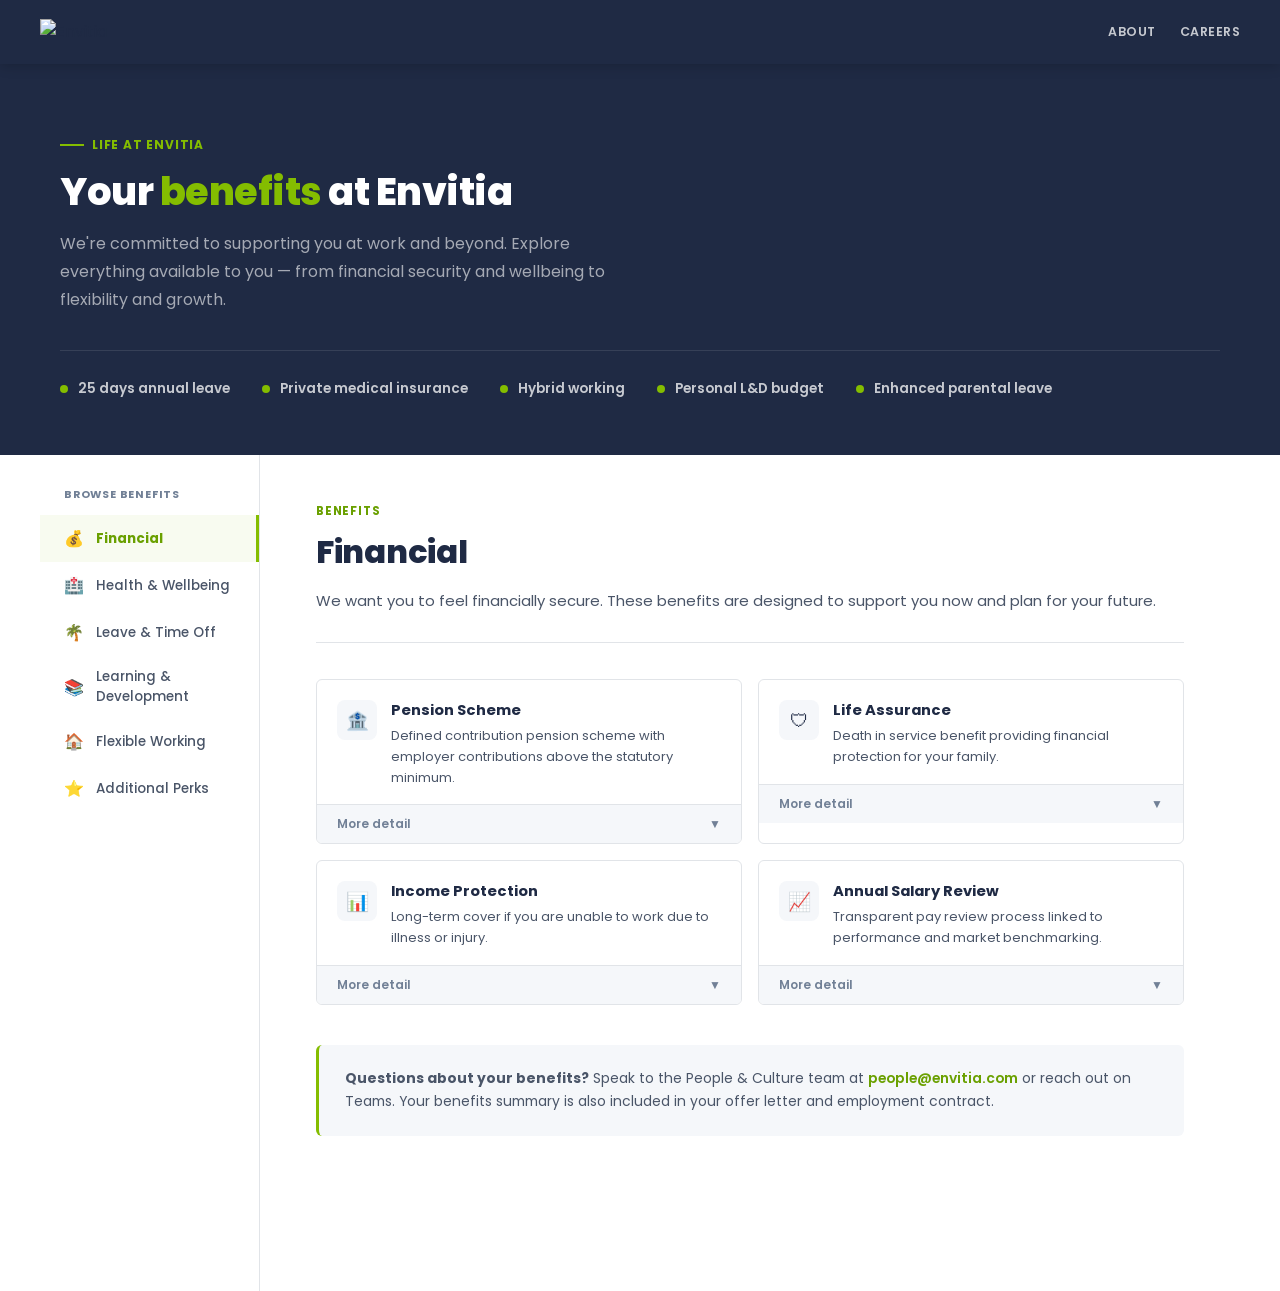
==== benefits-guide/index.html @ ecfc07ab "Initial commit - public-jd, benefits-guide, onboarding scaffold" ====
<!DOCTYPE html>
<html lang="en">
<head>
  <meta charset="UTF-8" />
  <meta name="viewport" content="width=device-width, initial-scale=1.0" />
  <title>Benefits at Envitia</title>
  <link rel="preconnect" href="https://fonts.googleapis.com" />
  <link rel="preconnect" href="https://fonts.gstatic.com" crossorigin />
  <link href="https://fonts.googleapis.com/css2?family=Poppins:wght@400;500;600;700;800&display=swap" rel="stylesheet" />
  <style>
    :root {
      --green:      #84bd00;
      --green-dark: #6aa000;
      --dark:       #1f2a44;
      --dark-mid:   #2d3d5e;
      --light:      #f5f7fa;
      --white:      #ffffff;
      --border:     #e1e4e8;
      --text:       #1f2a44;
      --text-mid:   #4a5568;
      --text-muted: #718096;
      --radius:     6px;
      --shadow:     0 2px 12px rgba(0,0,0,.10);
      --shadow-lg:  0 8px 32px rgba(0,0,0,.12);
    }

    *, *::before, *::after { box-sizing: border-box; margin: 0; padding: 0; }
    body { font-family: "Poppins", sans-serif; color: var(--text); background: var(--white); -webkit-font-smoothing: antialiased; }
    a { color: inherit; text-decoration: none; }
    button { font-family: inherit; cursor: pointer; }

    /* ─── Nav ─────────────────────────────────────────────────────── */
    .nav {
      position: fixed; top: 0; left: 0; right: 0; height: 64px;
      background: var(--dark); display: flex; align-items: center;
      padding: 0 40px; z-index: 100; box-shadow: 0 2px 12px rgba(0,0,0,.18);
    }
    .nav-logo img { height: 26px; width: auto; display: block; }
    .nav-right { margin-left: auto; display: flex; align-items: center; gap: 24px; }
    .nav-link { font-size: .78rem; font-weight: 600; text-transform: uppercase; letter-spacing: .5px; color: rgba(255,255,255,.75); transition: color .15s; }
    .nav-link:hover { color: var(--green); }

    /* ─── Hero ────────────────────────────────────────────────────── */
    .hero { margin-top: 64px; background: var(--dark); padding: 64px 60px 56px; }
    .hero-inner { max-width: 1200px; margin: 0 auto; }
    .hero-label { display: inline-flex; align-items: center; gap: 8px; font-size: .75rem; font-weight: 700; text-transform: uppercase; letter-spacing: .8px; color: var(--green); margin-bottom: 16px; }
    .hero-label::before { content: ''; display: block; width: 24px; height: 2px; background: var(--green); }
    .hero h1 { font-size: clamp(2rem, 3vw, 2.8rem); font-weight: 800; color: var(--white); line-height: 1.15; letter-spacing: -.5px; margin-bottom: 16px; }
    .hero h1 span { color: var(--green); }
    .hero-desc { font-size: 1rem; line-height: 1.75; color: rgba(255,255,255,.6); max-width: 580px; margin-bottom: 36px; }
    .hero-highlights { display: flex; gap: 32px; flex-wrap: wrap; border-top: 1px solid rgba(255,255,255,.1); padding-top: 28px; }
    .highlight { display: flex; align-items: center; gap: 10px; }
    .highlight-dot { width: 8px; height: 8px; border-radius: 50%; background: var(--green); flex-shrink: 0; }
    .highlight-text { font-size: .85rem; font-weight: 600; color: rgba(255,255,255,.75); }

    /* ─── Layout ──────────────────────────────────────────────────── */
    .page-wrap { max-width: 1200px; margin: 0 auto; display: grid; grid-template-columns: 220px 1fr; }

    /* ─── Sidebar ─────────────────────────────────────────────────── */
    .sidebar {
      position: sticky; top: 64px; align-self: start;
      height: calc(100vh - 64px); overflow-y: auto;
      border-right: 1px solid var(--border); padding: 32px 0;
    }
    .sidebar-label { font-size: .68rem; font-weight: 700; text-transform: uppercase; letter-spacing: .8px; color: var(--text-muted); padding: 0 24px 12px; }
    .cat-btn {
      display: flex; align-items: center; gap: 12px; width: 100%;
      padding: 11px 24px; background: none; border: none;
      border-right: 3px solid transparent; text-align: left;
      font-size: .84rem; font-weight: 500; color: var(--text-mid);
      transition: background .12s, color .12s, border-color .12s;
    }
    .cat-btn:hover { background: var(--light); color: var(--text); }
    .cat-btn.active { background: rgba(132,189,0,.06); color: var(--green-dark); font-weight: 700; border-right-color: var(--green); }
    .cat-icon { font-size: 1rem; flex-shrink: 0; width: 20px; text-align: center; }

    /* ─── Content area ────────────────────────────────────────────── */
    .content { padding: 48px 56px 80px; }

    .panel-header { margin-bottom: 36px; padding-bottom: 28px; border-bottom: 1px solid var(--border); }
    .panel-eyebrow { font-size: .72rem; font-weight: 700; text-transform: uppercase; letter-spacing: .8px; color: var(--green-dark); margin-bottom: 8px; }
    .panel-title { font-size: clamp(1.5rem, 2.5vw, 2rem); font-weight: 800; color: var(--dark); margin-bottom: 12px; letter-spacing: -.3px; }
    .panel-desc { font-size: .93rem; line-height: 1.75; color: var(--text-mid); }

    /* ─── Benefit cards ───────────────────────────────────────────── */
    .benefits-grid { display: grid; grid-template-columns: 1fr 1fr; gap: 16px; }

    .benefit-card { border: 1px solid var(--border); border-radius: var(--radius); overflow: hidden; transition: box-shadow .15s; }
    .benefit-card:hover { box-shadow: var(--shadow); }

    .benefit-card-head { padding: 20px 20px 16px; display: flex; align-items: flex-start; gap: 14px; }
    .benefit-icon { width: 40px; height: 40px; border-radius: 8px; background: var(--light); display: flex; align-items: center; justify-content: center; font-size: 1.15rem; flex-shrink: 0; }
    .benefit-meta { flex: 1; min-width: 0; }
    .benefit-title { font-size: .92rem; font-weight: 700; color: var(--text); margin-bottom: 5px; }
    .benefit-summary { font-size: .81rem; line-height: 1.6; color: var(--text-mid); }

    .benefit-toggle {
      width: 100%; padding: 10px 20px;
      background: var(--light); border: none; border-top: 1px solid var(--border);
      font-size: .75rem; font-weight: 600; color: var(--text-muted); text-align: left;
      display: flex; align-items: center; justify-content: space-between;
      transition: background .12s, color .12s;
    }
    .benefit-toggle:hover { background: rgba(132,189,0,.07); color: var(--green-dark); }
    .toggle-chevron { display: inline-block; transition: transform .2s; font-style: normal; }
    .benefit-toggle.open .toggle-chevron { transform: rotate(180deg); }

    .benefit-detail {
      max-height: 0; overflow: hidden;
      transition: max-height .28s ease, padding .28s ease;
      font-size: .84rem; line-height: 1.75; color: var(--text-mid);
      padding: 0 20px;
    }
    .benefit-detail.open { max-height: 320px; padding: 16px 20px; }
    .benefit-detail ul { list-style: none; display: flex; flex-direction: column; gap: 7px; }
    .benefit-detail ul li { display: flex; gap: 10px; align-items: flex-start; }
    .benefit-detail ul li::before { content: ''; width: 5px; height: 5px; border-radius: 50%; background: var(--green); flex-shrink: 0; margin-top: 9px; }

    /* ─── Panel footer ────────────────────────────────────────────── */
    .panel-footer { margin-top: 40px; padding: 22px 26px; background: var(--light); border-radius: var(--radius); border-left: 3px solid var(--green); }
    .panel-footer p { font-size: .87rem; line-height: 1.7; color: var(--text-mid); }
    .panel-footer a { color: var(--green-dark); font-weight: 600; }
    .panel-footer a:hover { text-decoration: underline; }

    /* ─── Mobile tab row ──────────────────────────────────────────── */
    .mobile-tabs { display: none; }

    /* ─── Responsive ──────────────────────────────────────────────── */
    @media (max-width: 960px) {
      .page-wrap { grid-template-columns: 1fr; }
      .sidebar { display: none; }
      .mobile-tabs {
        display: flex; overflow-x: auto; gap: 6px;
        padding: 12px 20px; border-bottom: 1px solid var(--border);
        position: sticky; top: 64px; z-index: 50; background: var(--white);
        scrollbar-width: none;
      }
      .mobile-tabs::-webkit-scrollbar { display: none; }
      .mobile-tab {
        flex-shrink: 0; padding: 7px 14px;
        background: var(--light); border: 1px solid var(--border); border-radius: 20px;
        font-size: .76rem; font-weight: 600; color: var(--text-muted);
        transition: all .12s; white-space: nowrap;
      }
      .mobile-tab.active { background: var(--green); color: var(--dark); border-color: var(--green); }
      .content { padding: 32px 20px 60px; }
    }
    @media (max-width: 700px) {
      .hero { padding: 48px 20px 40px; }
      .hero-highlights { gap: 20px; }
      .benefits-grid { grid-template-columns: 1fr; }
      .nav { padding: 0 20px; }
    }
  </style>
</head>
<body>

<!-- ─── Nav ───────────────────────────────────────────────────────────────── -->
<nav class="nav">
  <a href="https://www.envitia.com" class="nav-logo">
    <img src="https://www.envitia.com/wp-content/uploads/2022/03/white-envitia-logo.svg" alt="Envitia" />
  </a>
  <div class="nav-right">
    <a href="https://www.envitia.com/about/" class="nav-link">About</a>
    <a href="https://www.envitia.com/careers/" class="nav-link">Careers</a>
  </div>
</nav>

<!-- ─── Hero ──────────────────────────────────────────────────────────────── -->
<section class="hero">
  <div class="hero-inner">
    <div class="hero-label">Life at Envitia</div>
    <h1>Your <span>benefits</span> at Envitia</h1>
    <p class="hero-desc">We're committed to supporting you at work and beyond. Explore everything available to you — from financial security and wellbeing to flexibility and growth.</p>
    <div class="hero-highlights">
      <div class="highlight"><div class="highlight-dot"></div><span class="highlight-text">25 days annual leave</span></div>
      <div class="highlight"><div class="highlight-dot"></div><span class="highlight-text">Private medical insurance</span></div>
      <div class="highlight"><div class="highlight-dot"></div><span class="highlight-text">Hybrid working</span></div>
      <div class="highlight"><div class="highlight-dot"></div><span class="highlight-text">Personal L&amp;D budget</span></div>
      <div class="highlight"><div class="highlight-dot"></div><span class="highlight-text">Enhanced parental leave</span></div>
    </div>
  </div>
</section>

<!-- ─── Mobile tab row ────────────────────────────────────────────────────── -->
<div class="mobile-tabs" id="mobileTabs"></div>

<!-- ─── Main layout ───────────────────────────────────────────────────────── -->
<div class="page-wrap">
  <aside class="sidebar">
    <div class="sidebar-label">Browse benefits</div>
    <nav id="sidebarNav"></nav>
  </aside>
  <div class="content" id="contentArea"></div>
</div>

<script>
// ─── Data ────────────────────────────────────────────────────────────────────

const CATEGORIES = [
  {
    id: 'financial',
    label: 'Financial',
    icon: '💰',
    desc: 'We want you to feel financially secure. These benefits are designed to support you now and plan for your future.',
    benefits: [
      {
        title: 'Pension Scheme',
        icon: '🏦',
        summary: 'Defined contribution pension scheme with employer contributions above the statutory minimum.',
        detail: [
          'Employer contribution of [X]% of qualifying salary',
          'Employee contribution from [X]%',
          'Managed through [provider — to be confirmed]',
          'Access to an online pension portal and planning tools',
        ],
      },
      {
        title: 'Life Assurance',
        icon: '🛡',
        summary: 'Death in service benefit providing financial protection for your family.',
        detail: [
          '[X]x your annual salary paid to your nominated beneficiary',
          'Cover from day one of employment',
          'Nomination form completed during onboarding',
        ],
      },
      {
        title: 'Income Protection',
        icon: '📊',
        summary: 'Long-term cover if you are unable to work due to illness or injury.',
        detail: [
          'Covers [X]% of your salary after a [X]-week qualifying period',
          'Provides regular income until you return to work or reach retirement',
          'Managed through [provider — to be confirmed]',
        ],
      },
      {
        title: 'Annual Salary Review',
        icon: '📈',
        summary: 'Transparent pay review process linked to performance and market benchmarking.',
        detail: [
          'Annual review conducted each [month — to be confirmed]',
          'Informed by market benchmarking data and individual performance ratings',
          'Clear and transparent process involving your manager and P&C',
        ],
      },
    ],
  },
  {
    id: 'health',
    label: 'Health & Wellbeing',
    icon: '🏥',
    desc: 'Your health matters. We offer a range of support to keep you feeling your best — physically and mentally.',
    benefits: [
      {
        title: 'Private Medical Insurance',
        icon: '🩺',
        summary: 'Comprehensive private healthcare cover, with options to include family members.',
        detail: [
          'Provided through [BUPA / AXA / provider — to be confirmed]',
          'Covers GP access, specialist consultations, diagnostics, and treatment',
          'Option to add a spouse/partner and children at a preferential rate',
          'Available from [day one / after probation — to be confirmed]',
        ],
      },
      {
        title: 'Employee Assistance Programme',
        icon: '💬',
        summary: 'Confidential 24/7 support for personal, financial, and mental health challenges.',
        detail: [
          'Free and anonymous counselling sessions — phone, video, or face-to-face',
          '24/7 helpline for urgent support',
          'Financial and legal advice included',
          'Available to you and your immediate family members',
        ],
      },
      {
        title: 'Mental Health Support',
        icon: '🧠',
        summary: 'Trained mental health first aiders and access to professional support.',
        detail: [
          'Trained Mental Health First Aiders available across the business',
          'Professional counselling access via the EAP',
          'Regular wellbeing initiatives, campaigns, and awareness sessions',
        ],
      },
      {
        title: 'Gym & Fitness',
        icon: '🏃',
        summary: 'Contribution towards a gym membership or other fitness activities.',
        detail: [
          'Monthly contribution of [£X] towards a gym of your choice',
          'Alternatively, contributions can apply to other qualifying fitness activities',
          'Claimed via [HR portal / process — to be confirmed]',
        ],
      },
    ],
  },
  {
    id: 'leave',
    label: 'Leave & Time Off',
    icon: '🌴',
    desc: 'Rest and recharge. We believe in giving you the time you need — for holidays, family, and life.',
    benefits: [
      {
        title: 'Annual Leave',
        icon: '✈',
        summary: '25 days per year plus UK bank holidays, increasing with length of service.',
        detail: [
          '25 days holiday per year, plus the standard UK bank holidays',
          'Entitlement increases by [1 day] for each year of service, up to [X days]',
          'Option to buy or sell up to [X] days per year',
          'Holiday year runs [1 January to 31 December]',
        ],
      },
      {
        title: 'Enhanced Parental Leave',
        icon: '👶',
        summary: 'Enhanced maternity, paternity, and shared parental leave above statutory minimums.',
        detail: [
          'Enhanced maternity pay: [X weeks at full pay, X weeks at half pay]',
          'Enhanced paternity pay: [X weeks at full pay]',
          'Shared parental leave available and supported',
          'Full details are set out in the Parental Leave Policy',
        ],
      },
      {
        title: 'Volunteering Day',
        icon: '🤝',
        summary: 'One fully paid day per year to volunteer for a cause that matters to you.',
        detail: [
          '1 paid volunteering day per calendar year',
          'No restrictions on the type of activity or organisation',
          'Booked through [your line manager / HR system — to be confirmed]',
        ],
      },
      {
        title: 'Enhanced Sick Pay',
        icon: '🌡',
        summary: 'Enhanced sick pay above statutory minimum during periods of illness.',
        detail: [
          '[X weeks] full pay followed by [X weeks] half pay, depending on service length',
          'Full policy in the Employee Handbook',
          'Occupational health referrals available for longer-term absences',
        ],
      },
    ],
  },
  {
    id: 'learning',
    label: 'Learning & Development',
    icon: '📚',
    desc: 'We invest in your growth. Whether formal qualifications, industry events, or day-to-day learning — we support all of it.',
    benefits: [
      {
        title: 'Personal L&D Budget',
        icon: '🎯',
        summary: 'An annual budget for training, courses, books, and professional development.',
        detail: [
          '[£X] per person per year personal development budget',
          'Covers courses, books, online learning, qualifications, and conferences',
          'Approved by your line manager and claimed via [HR portal]',
          'Budget resets each [April / January — to be confirmed]',
        ],
      },
      {
        title: 'Professional Memberships',
        icon: '🏛',
        summary: 'Company-funded membership of relevant professional bodies and associations.',
        detail: [
          'Envitia funds memberships relevant to your role (e.g. BCS, APM, PMI, CIPS)',
          'Discuss with your line manager which memberships are appropriate',
          'Annual renewals covered by the business',
        ],
      },
      {
        title: 'Study Leave',
        icon: '📖',
        summary: 'Paid study leave for relevant professional qualifications and exams.',
        detail: [
          'Available for qualifications aligned to your role and development plan',
          'Covers exam days and agreed study time in the run-up to assessments',
          'Agreed and approved through P&C and your line manager',
        ],
      },
      {
        title: 'Conference & Events',
        icon: '🎤',
        summary: 'Attendance at relevant industry conferences and speaking opportunities.',
        detail: [
          'Conference attendance supported with budget subject to approval',
          'Speaking and thought leadership opportunities actively encouraged',
          'Envitia regularly attends major geospatial, defence, and data conferences',
        ],
      },
    ],
  },
  {
    id: 'flexible',
    label: 'Flexible Working',
    icon: '🏠',
    desc: 'Work in a way that suits your life. We trust our people to deliver, wherever they work best.',
    benefits: [
      {
        title: 'Hybrid Working',
        icon: '💻',
        summary: 'A flexible mix of home and office working — no rigid daily requirement.',
        detail: [
          'Most roles are hybrid — typical expectation is [X days per week in office]',
          'Home and office split agreed with your line manager based on role and project',
          'Offices in [location(s) — to be confirmed]',
          'Home working equipment support available via the tech scheme',
        ],
      },
      {
        title: 'Flexible Hours',
        icon: '🕐',
        summary: 'Choose your start and finish time around a set of agreed core hours.',
        detail: [
          'Core hours: [9:30am – 3:00pm] — availability expected within this window',
          'Start anytime between [7:30am – 10:00am] and adjust finish accordingly',
          'Agreed with your line manager, taking project and team needs into account',
        ],
      },
      {
        title: 'Compressed Hours',
        icon: '📅',
        summary: 'Work your full contracted hours across fewer days where your role allows.',
        detail: [
          'Options include a 9-day fortnight or 4.5-day week',
          'Subject to business need and line manager approval',
          'No reduction in salary — the same hours worked across fewer days',
        ],
      },
    ],
  },
  {
    id: 'perks',
    label: 'Additional Perks',
    icon: '⭐',
    desc: 'The extras that make a difference. Little things (and some not so little) that we think you will appreciate.',
    benefits: [
      {
        title: 'Cycle to Work Scheme',
        icon: '🚴',
        summary: 'A government-backed scheme to buy a bike and accessories tax-efficiently.',
        detail: [
          'Save [25–40]% on a bike and accessories via salary sacrifice',
          'No limit on bike value — any style qualifies',
          'Accessible via [provider name / HR portal — to be confirmed]',
        ],
      },
      {
        title: 'Tech Scheme',
        icon: '📱',
        summary: 'Salary sacrifice scheme to purchase personal tech at a tax-efficient rate.',
        detail: [
          'Buy personal tech (laptops, phones, tablets, peripherals) via salary sacrifice',
          'Spread the cost interest-free over [12 months]',
          'Available through [provider name — to be confirmed]',
        ],
      },
      {
        title: 'Employee Referral Bonus',
        icon: '👥',
        summary: 'A cash bonus when you refer someone who successfully joins Envitia.',
        detail: [
          '[£X] bonus paid [X months] after your referral joins and completes probation',
          'No cap on the number of referrals',
          'Full details in the Referral Policy — ask P&C for a copy',
        ],
      },
      {
        title: 'Social Events',
        icon: '🎉',
        summary: 'Regular team socials and company-wide events throughout the year.',
        detail: [
          'Annual summer and Christmas company events',
          'Regular team social budgets for local activities',
          'Sports, social, and interest groups — ask your team what\'s on',
        ],
      },
    ],
  },
];

// ─── State ───────────────────────────────────────────────────────────────────

let activeCategory = CATEGORIES[0].id;

// ─── Render ──────────────────────────────────────────────────────────────────

function render() {
  const cat = CATEGORIES.find(c => c.id === activeCategory);

  // Sidebar
  document.getElementById('sidebarNav').innerHTML = CATEGORIES.map(c => `
    <button class="cat-btn ${c.id === activeCategory ? 'active' : ''}"
            onclick="setCategory('${c.id}')">
      <span class="cat-icon">${c.icon}</span>${c.label}
    </button>
  `).join('');

  // Mobile tabs
  document.getElementById('mobileTabs').innerHTML = CATEGORIES.map(c => `
    <button class="mobile-tab ${c.id === activeCategory ? 'active' : ''}"
            onclick="setCategory('${c.id}')">
      ${c.icon} ${c.label}
    </button>
  `).join('');

  // Content
  document.getElementById('contentArea').innerHTML = `
    <div class="panel-header">
      <div class="panel-eyebrow">Benefits</div>
      <h2 class="panel-title">${cat.label}</h2>
      <p class="panel-desc">${cat.desc}</p>
    </div>
    <div class="benefits-grid">
      ${cat.benefits.map(b => `
        <div class="benefit-card">
          <div class="benefit-card-head">
            <div class="benefit-icon">${b.icon}</div>
            <div class="benefit-meta">
              <div class="benefit-title">${b.title}</div>
              <div class="benefit-summary">${b.summary}</div>
            </div>
          </div>
          <button class="benefit-toggle" onclick="toggleDetail(this)">
            More detail <i class="toggle-chevron">▼</i>
          </button>
          <div class="benefit-detail">
            <ul>${b.detail.map(d => `<li>${d}</li>`).join('')}</ul>
          </div>
        </div>
      `).join('')}
    </div>
    <div class="panel-footer">
      <p>
        <strong>Questions about your benefits?</strong>
        Speak to the People &amp; Culture team at
        <a href="mailto:people@envitia.com">people@envitia.com</a>
        or reach out on Teams. Your benefits summary is also included in your offer letter and employment contract.
      </p>
    </div>
  `;
}

function setCategory(id) {
  activeCategory = id;
  render();
  window.scrollTo({ top: 0, behavior: 'smooth' });
}

function toggleDetail(btn) {
  btn.classList.toggle('open');
  btn.nextElementSibling.classList.toggle('open');
}

render();
</script>
</body>
</html>
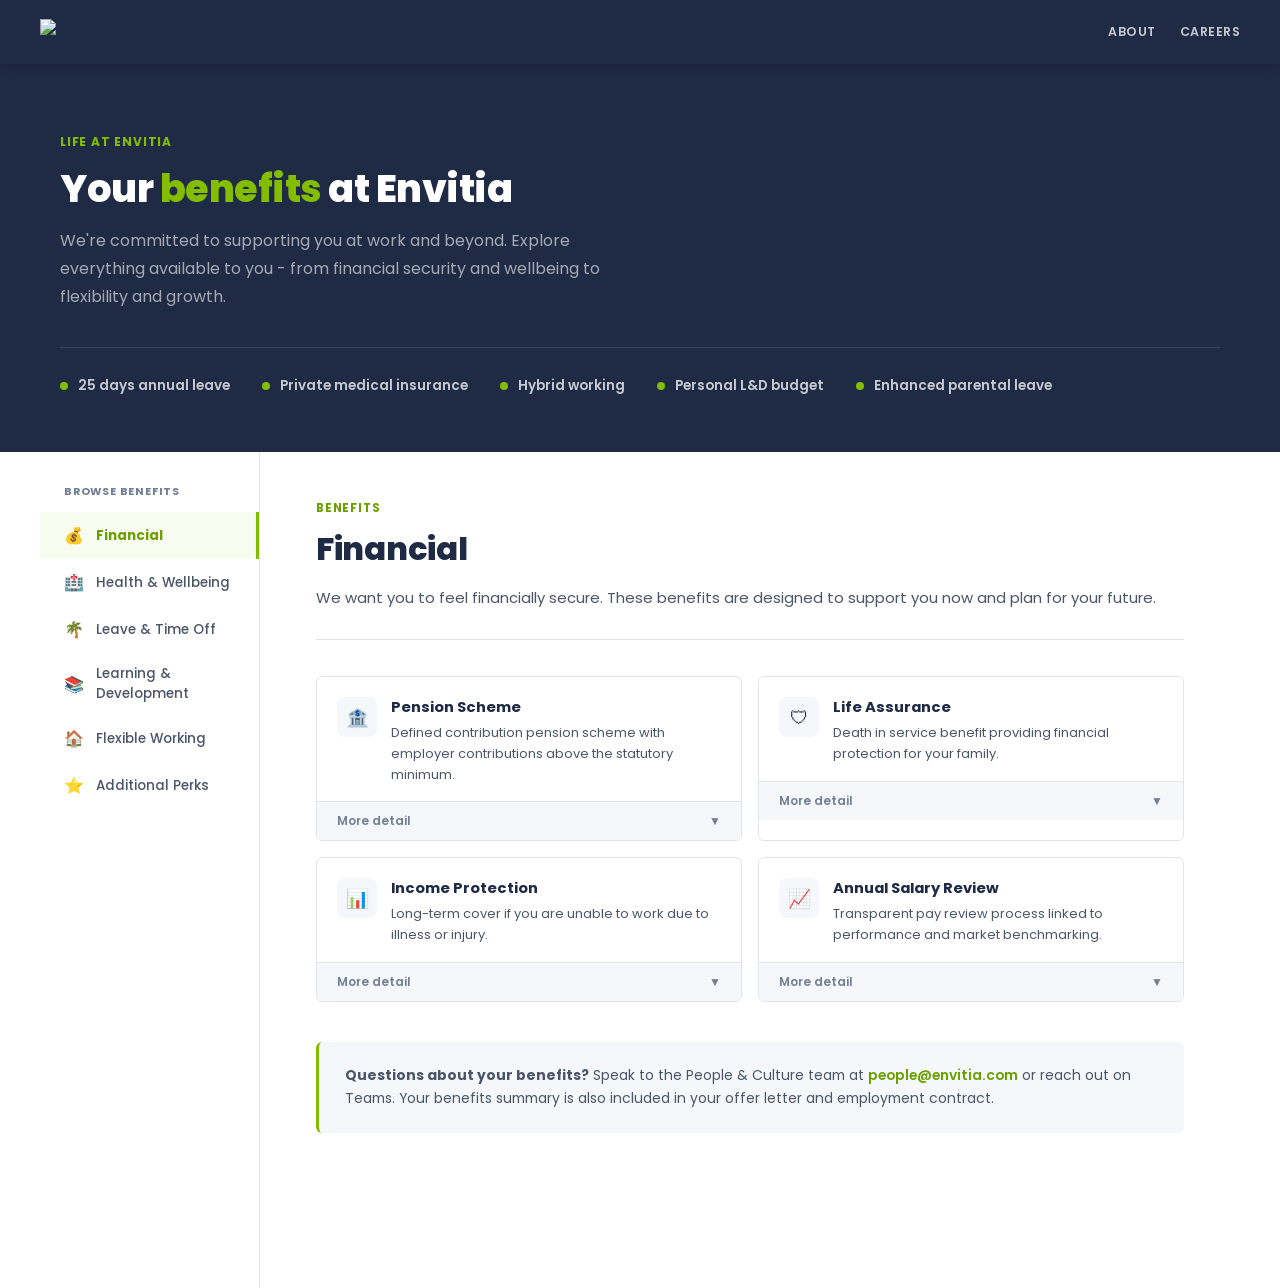
==== commit f0cc8358: "Remove em dashes and decorative hero-label line across all pages" ====
--- a/benefits-guide/index.html
+++ b/benefits-guide/index.html
@@ -44,7 +44,6 @@
     .hero { margin-top: 64px; background: var(--dark); padding: 64px 60px 56px; }
     .hero-inner { max-width: 1200px; margin: 0 auto; }
     .hero-label { display: inline-flex; align-items: center; gap: 8px; font-size: .75rem; font-weight: 700; text-transform: uppercase; letter-spacing: .8px; color: var(--green); margin-bottom: 16px; }
-    .hero-label::before { content: ''; display: block; width: 24px; height: 2px; background: var(--green); }
     .hero h1 { font-size: clamp(2rem, 3vw, 2.8rem); font-weight: 800; color: var(--white); line-height: 1.15; letter-spacing: -.5px; margin-bottom: 16px; }
     .hero h1 span { color: var(--green); }
     .hero-desc { font-size: 1rem; line-height: 1.75; color: rgba(255,255,255,.6); max-width: 580px; margin-bottom: 36px; }
@@ -171,7 +170,7 @@
   <div class="hero-inner">
     <div class="hero-label">Life at Envitia</div>
     <h1>Your <span>benefits</span> at Envitia</h1>
-    <p class="hero-desc">We're committed to supporting you at work and beyond. Explore everything available to you — from financial security and wellbeing to flexibility and growth.</p>
+    <p class="hero-desc">We're committed to supporting you at work and beyond. Explore everything available to you - from financial security and wellbeing to flexibility and growth.</p>
     <div class="hero-highlights">
       <div class="highlight"><div class="highlight-dot"></div><span class="highlight-text">25 days annual leave</span></div>
       <div class="highlight"><div class="highlight-dot"></div><span class="highlight-text">Private medical insurance</span></div>
@@ -211,7 +210,7 @@
         detail: [
           'Employer contribution of [X]% of qualifying salary',
           'Employee contribution from [X]%',
-          'Managed through [provider — to be confirmed]',
+          'Managed through [provider - to be confirmed]',
           'Access to an online pension portal and planning tools',
         ],
       },
@@ -232,7 +231,7 @@
         detail: [
           'Covers [X]% of your salary after a [X]-week qualifying period',
           'Provides regular income until you return to work or reach retirement',
-          'Managed through [provider — to be confirmed]',
+          'Managed through [provider - to be confirmed]',
         ],
       },
       {
@@ -240,7 +239,7 @@
         icon: '📈',
         summary: 'Transparent pay review process linked to performance and market benchmarking.',
         detail: [
-          'Annual review conducted each [month — to be confirmed]',
+          'Annual review conducted each [month - to be confirmed]',
           'Informed by market benchmarking data and individual performance ratings',
           'Clear and transparent process involving your manager and P&C',
         ],
@@ -251,17 +250,17 @@
     id: 'health',
     label: 'Health & Wellbeing',
     icon: '🏥',
-    desc: 'Your health matters. We offer a range of support to keep you feeling your best — physically and mentally.',
+    desc: 'Your health matters. We offer a range of support to keep you feeling your best - physically and mentally.',
     benefits: [
       {
         title: 'Private Medical Insurance',
         icon: '🩺',
         summary: 'Comprehensive private healthcare cover, with options to include family members.',
         detail: [
-          'Provided through [BUPA / AXA / provider — to be confirmed]',
+          'Provided through [BUPA / AXA / provider - to be confirmed]',
           'Covers GP access, specialist consultations, diagnostics, and treatment',
           'Option to add a spouse/partner and children at a preferential rate',
-          'Available from [day one / after probation — to be confirmed]',
+          'Available from [day one / after probation - to be confirmed]',
         ],
       },
       {
@@ -269,7 +268,7 @@
         icon: '💬',
         summary: 'Confidential 24/7 support for personal, financial, and mental health challenges.',
         detail: [
-          'Free and anonymous counselling sessions — phone, video, or face-to-face',
+          'Free and anonymous counselling sessions - phone, video, or face-to-face',
           '24/7 helpline for urgent support',
           'Financial and legal advice included',
           'Available to you and your immediate family members',
@@ -292,7 +291,7 @@
         detail: [
           'Monthly contribution of [£X] towards a gym of your choice',
           'Alternatively, contributions can apply to other qualifying fitness activities',
-          'Claimed via [HR portal / process — to be confirmed]',
+          'Claimed via [HR portal / process - to be confirmed]',
         ],
       },
     ],
@@ -301,7 +300,7 @@
     id: 'leave',
     label: 'Leave & Time Off',
     icon: '🌴',
-    desc: 'Rest and recharge. We believe in giving you the time you need — for holidays, family, and life.',
+    desc: 'Rest and recharge. We believe in giving you the time you need - for holidays, family, and life.',
     benefits: [
       {
         title: 'Annual Leave',
@@ -332,7 +331,7 @@
         detail: [
           '1 paid volunteering day per calendar year',
           'No restrictions on the type of activity or organisation',
-          'Booked through [your line manager / HR system — to be confirmed]',
+          'Booked through [your line manager / HR system - to be confirmed]',
         ],
       },
       {
@@ -351,7 +350,7 @@
     id: 'learning',
     label: 'Learning & Development',
     icon: '📚',
-    desc: 'We invest in your growth. Whether formal qualifications, industry events, or day-to-day learning — we support all of it.',
+    desc: 'We invest in your growth. Whether formal qualifications, industry events, or day-to-day learning - we support all of it.',
     benefits: [
       {
         title: 'Personal L&D Budget',
@@ -361,7 +360,7 @@
           '[£X] per person per year personal development budget',
           'Covers courses, books, online learning, qualifications, and conferences',
           'Approved by your line manager and claimed via [HR portal]',
-          'Budget resets each [April / January — to be confirmed]',
+          'Budget resets each [April / January - to be confirmed]',
         ],
       },
       {
@@ -405,11 +404,11 @@
       {
         title: 'Hybrid Working',
         icon: '💻',
-        summary: 'A flexible mix of home and office working — no rigid daily requirement.',
-        detail: [
-          'Most roles are hybrid — typical expectation is [X days per week in office]',
+        summary: 'A flexible mix of home and office working - no rigid daily requirement.',
+        detail: [
+          'Most roles are hybrid - typical expectation is [X days per week in office]',
           'Home and office split agreed with your line manager based on role and project',
-          'Offices in [location(s) — to be confirmed]',
+          'Offices in [location(s) - to be confirmed]',
           'Home working equipment support available via the tech scheme',
         ],
       },
@@ -418,7 +417,7 @@
         icon: '🕐',
         summary: 'Choose your start and finish time around a set of agreed core hours.',
         detail: [
-          'Core hours: [9:30am – 3:00pm] — availability expected within this window',
+          'Core hours: [9:30am – 3:00pm] - availability expected within this window',
           'Start anytime between [7:30am – 10:00am] and adjust finish accordingly',
           'Agreed with your line manager, taking project and team needs into account',
         ],
@@ -430,7 +429,7 @@
         detail: [
           'Options include a 9-day fortnight or 4.5-day week',
           'Subject to business need and line manager approval',
-          'No reduction in salary — the same hours worked across fewer days',
+          'No reduction in salary - the same hours worked across fewer days',
         ],
       },
     ],
@@ -447,8 +446,8 @@
         summary: 'A government-backed scheme to buy a bike and accessories tax-efficiently.',
         detail: [
           'Save [25–40]% on a bike and accessories via salary sacrifice',
-          'No limit on bike value — any style qualifies',
-          'Accessible via [provider name / HR portal — to be confirmed]',
+          'No limit on bike value - any style qualifies',
+          'Accessible via [provider name / HR portal - to be confirmed]',
         ],
       },
       {
@@ -458,7 +457,7 @@
         detail: [
           'Buy personal tech (laptops, phones, tablets, peripherals) via salary sacrifice',
           'Spread the cost interest-free over [12 months]',
-          'Available through [provider name — to be confirmed]',
+          'Available through [provider name - to be confirmed]',
         ],
       },
       {
@@ -468,7 +467,7 @@
         detail: [
           '[£X] bonus paid [X months] after your referral joins and completes probation',
           'No cap on the number of referrals',
-          'Full details in the Referral Policy — ask P&C for a copy',
+          'Full details in the Referral Policy - ask P&C for a copy',
         ],
       },
       {
@@ -478,7 +477,7 @@
         detail: [
           'Annual summer and Christmas company events',
           'Regular team social budgets for local activities',
-          'Sports, social, and interest groups — ask your team what\'s on',
+          'Sports, social, and interest groups - ask your team what\'s on',
         ],
       },
     ],
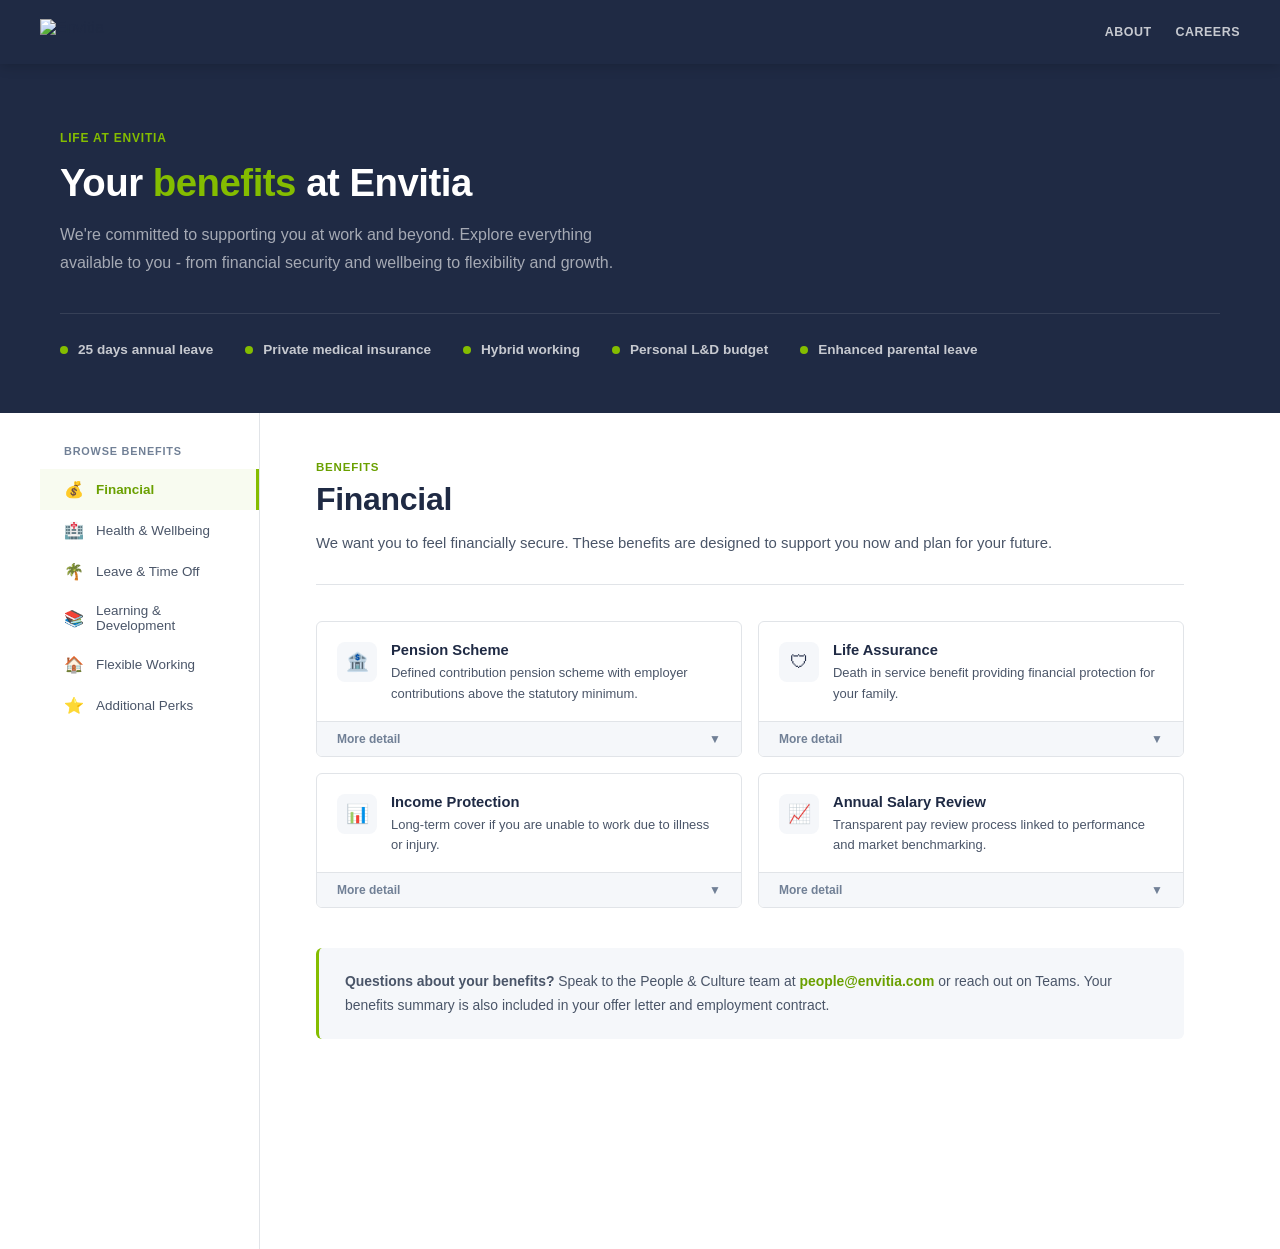
==== commit 16f3bf3e: "Switch font from Poppins to halyard-display across all pages" ====
--- a/benefits-guide/index.html
+++ b/benefits-guide/index.html
@@ -4,9 +4,7 @@
   <meta charset="UTF-8" />
   <meta name="viewport" content="width=device-width, initial-scale=1.0" />
   <title>Benefits at Envitia</title>
-  <link rel="preconnect" href="https://fonts.googleapis.com" />
-  <link rel="preconnect" href="https://fonts.gstatic.com" crossorigin />
-  <link href="https://fonts.googleapis.com/css2?family=Poppins:wght@400;500;600;700;800&display=swap" rel="stylesheet" />
+  <link rel="stylesheet" href="https://use.typekit.net/zgy8jnl.css" />
   <style>
     :root {
       --green:      #84bd00;
@@ -25,7 +23,7 @@
     }
 
     *, *::before, *::after { box-sizing: border-box; margin: 0; padding: 0; }
-    body { font-family: "Poppins", sans-serif; color: var(--text); background: var(--white); -webkit-font-smoothing: antialiased; }
+    body { font-family: "halyard-display", sans-serif; color: var(--text); background: var(--white); -webkit-font-smoothing: antialiased; }
     a { color: inherit; text-decoration: none; }
     button { font-family: inherit; cursor: pointer; }
 
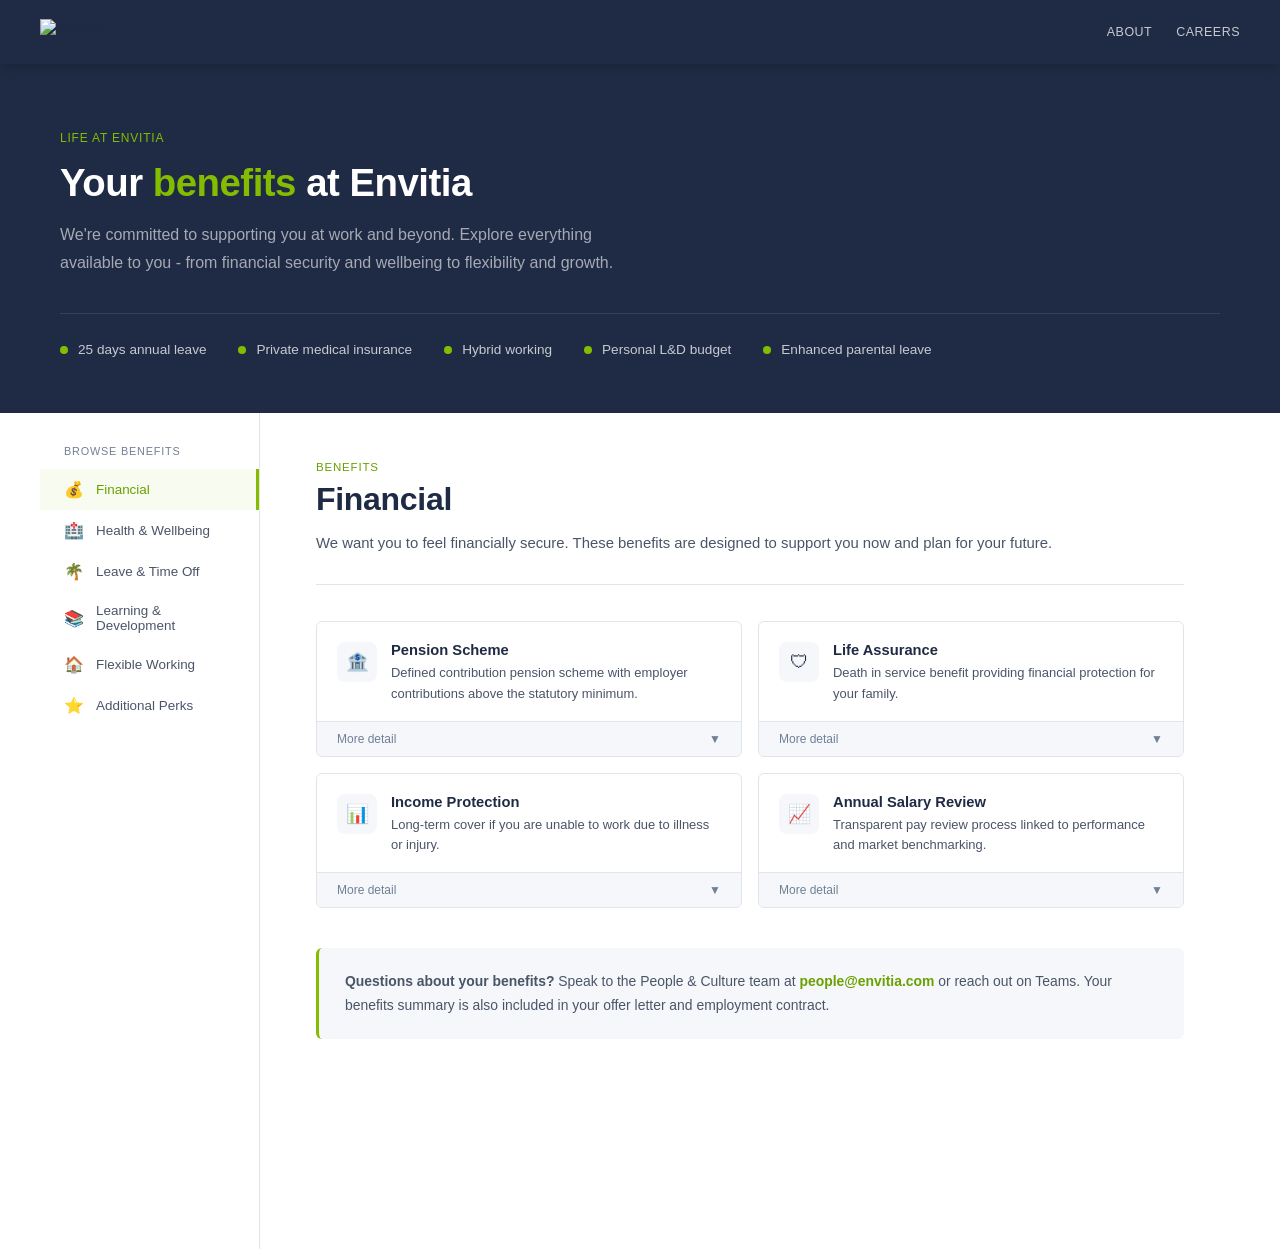
==== commit a8eb2095: "textual changes" ====
--- a/benefits-guide/index.html
+++ b/benefits-guide/index.html
@@ -23,7 +23,7 @@
     }
 
     *, *::before, *::after { box-sizing: border-box; margin: 0; padding: 0; }
-    body { font-family: "halyard-display", sans-serif; color: var(--text); background: var(--white); -webkit-font-smoothing: antialiased; }
+    body { font-family: "halyard-display", sans-serif; font-weight: 300; color: var(--text); background: var(--white); -webkit-font-smoothing: antialiased; -moz-osx-font-smoothing: grayscale; }
     a { color: inherit; text-decoration: none; }
     button { font-family: inherit; cursor: pointer; }
 
@@ -35,20 +35,20 @@
     }
     .nav-logo img { height: 26px; width: auto; display: block; }
     .nav-right { margin-left: auto; display: flex; align-items: center; gap: 24px; }
-    .nav-link { font-size: .78rem; font-weight: 600; text-transform: uppercase; letter-spacing: .5px; color: rgba(255,255,255,.75); transition: color .15s; }
+    .nav-link { font-size: .78rem; font-weight: 400; text-transform: uppercase; letter-spacing: .5px; color: rgba(255,255,255,.75); transition: color .15s; }
     .nav-link:hover { color: var(--green); }
 
     /* ─── Hero ────────────────────────────────────────────────────── */
     .hero { margin-top: 64px; background: var(--dark); padding: 64px 60px 56px; }
     .hero-inner { max-width: 1200px; margin: 0 auto; }
-    .hero-label { display: inline-flex; align-items: center; gap: 8px; font-size: .75rem; font-weight: 700; text-transform: uppercase; letter-spacing: .8px; color: var(--green); margin-bottom: 16px; }
-    .hero h1 { font-size: clamp(2rem, 3vw, 2.8rem); font-weight: 800; color: var(--white); line-height: 1.15; letter-spacing: -.5px; margin-bottom: 16px; }
+    .hero-label { display: inline-flex; align-items: center; gap: 8px; font-size: .75rem; font-weight: 500; text-transform: uppercase; letter-spacing: .8px; color: var(--green); margin-bottom: 16px; }
+    .hero h1 { font-size: clamp(2rem, 3vw, 2.8rem); font-weight: 700; color: var(--white); line-height: 1.15; letter-spacing: -.5px; margin-bottom: 16px; }
     .hero h1 span { color: var(--green); }
     .hero-desc { font-size: 1rem; line-height: 1.75; color: rgba(255,255,255,.6); max-width: 580px; margin-bottom: 36px; }
     .hero-highlights { display: flex; gap: 32px; flex-wrap: wrap; border-top: 1px solid rgba(255,255,255,.1); padding-top: 28px; }
     .highlight { display: flex; align-items: center; gap: 10px; }
     .highlight-dot { width: 8px; height: 8px; border-radius: 50%; background: var(--green); flex-shrink: 0; }
-    .highlight-text { font-size: .85rem; font-weight: 600; color: rgba(255,255,255,.75); }
+    .highlight-text { font-size: .85rem; font-weight: 400; color: rgba(255,255,255,.75); }
 
     /* ─── Layout ──────────────────────────────────────────────────── */
     .page-wrap { max-width: 1200px; margin: 0 auto; display: grid; grid-template-columns: 220px 1fr; }
@@ -59,24 +59,24 @@
       height: calc(100vh - 64px); overflow-y: auto;
       border-right: 1px solid var(--border); padding: 32px 0;
     }
-    .sidebar-label { font-size: .68rem; font-weight: 700; text-transform: uppercase; letter-spacing: .8px; color: var(--text-muted); padding: 0 24px 12px; }
+    .sidebar-label { font-size: .68rem; font-weight: 400; text-transform: uppercase; letter-spacing: .8px; color: var(--text-muted); padding: 0 24px 12px; }
     .cat-btn {
       display: flex; align-items: center; gap: 12px; width: 100%;
       padding: 11px 24px; background: none; border: none;
       border-right: 3px solid transparent; text-align: left;
-      font-size: .84rem; font-weight: 500; color: var(--text-mid);
+      font-size: .84rem; font-weight: 400; color: var(--text-mid);
       transition: background .12s, color .12s, border-color .12s;
     }
     .cat-btn:hover { background: var(--light); color: var(--text); }
-    .cat-btn.active { background: rgba(132,189,0,.06); color: var(--green-dark); font-weight: 700; border-right-color: var(--green); }
+    .cat-btn.active { background: rgba(132,189,0,.06); color: var(--green-dark); font-weight: 500; border-right-color: var(--green); }
     .cat-icon { font-size: 1rem; flex-shrink: 0; width: 20px; text-align: center; }
 
     /* ─── Content area ────────────────────────────────────────────── */
     .content { padding: 48px 56px 80px; }
 
     .panel-header { margin-bottom: 36px; padding-bottom: 28px; border-bottom: 1px solid var(--border); }
-    .panel-eyebrow { font-size: .72rem; font-weight: 700; text-transform: uppercase; letter-spacing: .8px; color: var(--green-dark); margin-bottom: 8px; }
-    .panel-title { font-size: clamp(1.5rem, 2.5vw, 2rem); font-weight: 800; color: var(--dark); margin-bottom: 12px; letter-spacing: -.3px; }
+    .panel-eyebrow { font-size: .72rem; font-weight: 500; text-transform: uppercase; letter-spacing: .8px; color: var(--green-dark); margin-bottom: 8px; }
+    .panel-title { font-size: clamp(1.5rem, 2.5vw, 2rem); font-weight: 600; color: var(--dark); margin-bottom: 12px; letter-spacing: -.3px; }
     .panel-desc { font-size: .93rem; line-height: 1.75; color: var(--text-mid); }
 
     /* ─── Benefit cards ───────────────────────────────────────────── */
@@ -88,13 +88,13 @@
     .benefit-card-head { padding: 20px 20px 16px; display: flex; align-items: flex-start; gap: 14px; }
     .benefit-icon { width: 40px; height: 40px; border-radius: 8px; background: var(--light); display: flex; align-items: center; justify-content: center; font-size: 1.15rem; flex-shrink: 0; }
     .benefit-meta { flex: 1; min-width: 0; }
-    .benefit-title { font-size: .92rem; font-weight: 700; color: var(--text); margin-bottom: 5px; }
+    .benefit-title { font-size: .92rem; font-weight: 600; color: var(--text); margin-bottom: 5px; }
     .benefit-summary { font-size: .81rem; line-height: 1.6; color: var(--text-mid); }
 
     .benefit-toggle {
       width: 100%; padding: 10px 20px;
       background: var(--light); border: none; border-top: 1px solid var(--border);
-      font-size: .75rem; font-weight: 600; color: var(--text-muted); text-align: left;
+      font-size: .75rem; font-weight: 400; color: var(--text-muted); text-align: left;
       display: flex; align-items: center; justify-content: space-between;
       transition: background .12s, color .12s;
     }
@@ -136,7 +136,7 @@
       .mobile-tab {
         flex-shrink: 0; padding: 7px 14px;
         background: var(--light); border: 1px solid var(--border); border-radius: 20px;
-        font-size: .76rem; font-weight: 600; color: var(--text-muted);
+        font-size: .76rem; font-weight: 400; color: var(--text-muted);
         transition: all .12s; white-space: nowrap;
       }
       .mobile-tab.active { background: var(--green); color: var(--dark); border-color: var(--green); }
